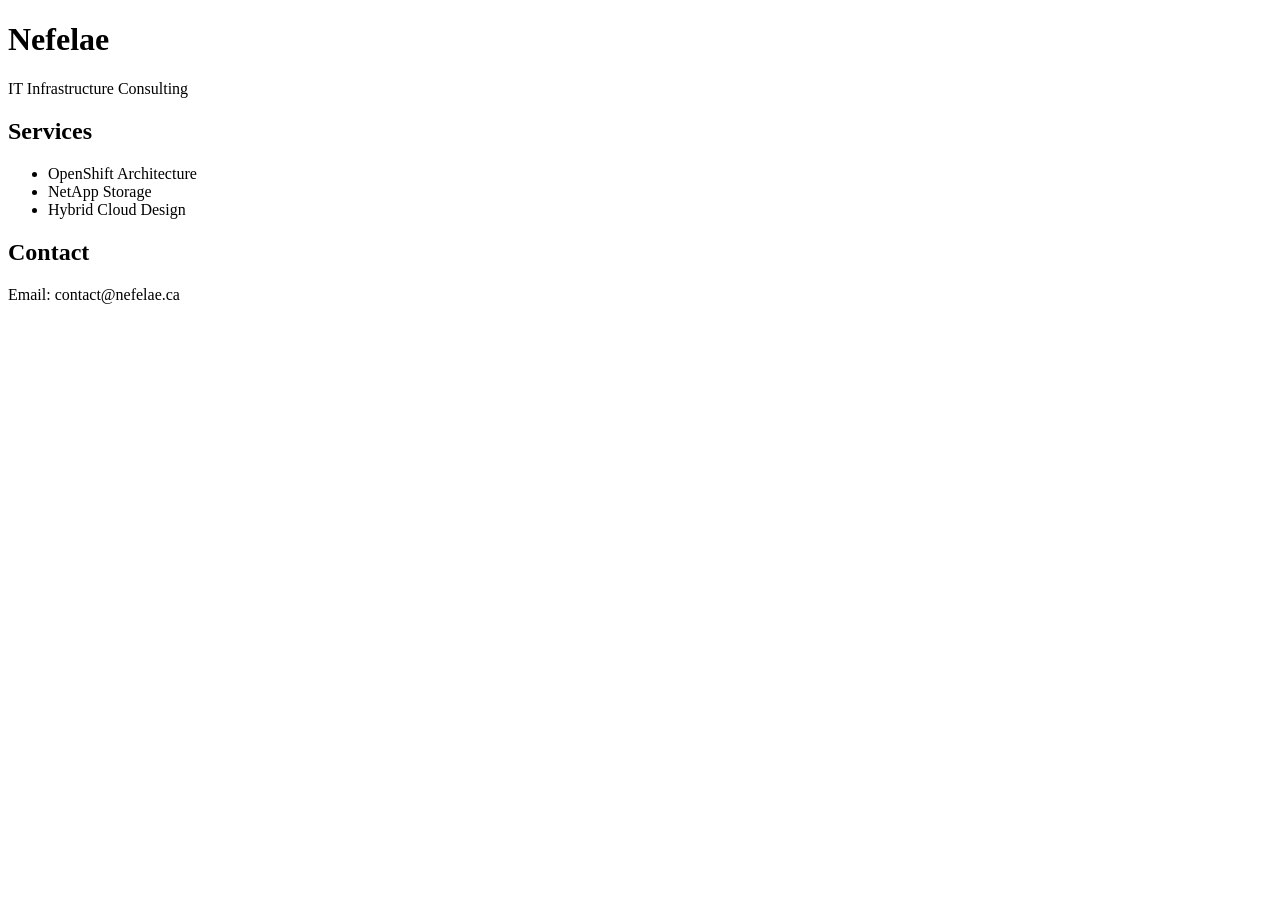
==== index.html @ f23a7eaf "Create index.html" ====
<!DOCTYPE html>
<html>
<head>
  <title>Nefelae - IT Consulting</title>
  <meta charset="UTF-8">
</head>
<body>
  <h1>Nefelae</h1>
  <p>IT Infrastructure Consulting</p>

  <h2>Services</h2>
  <ul>
    <li>OpenShift Architecture</li>
    <li>NetApp Storage</li>
    <li>Hybrid Cloud Design</li>
  </ul>

  <h2>Contact</h2>
  <p>Email: contact@nefelae.ca</p>
</body>
</html>
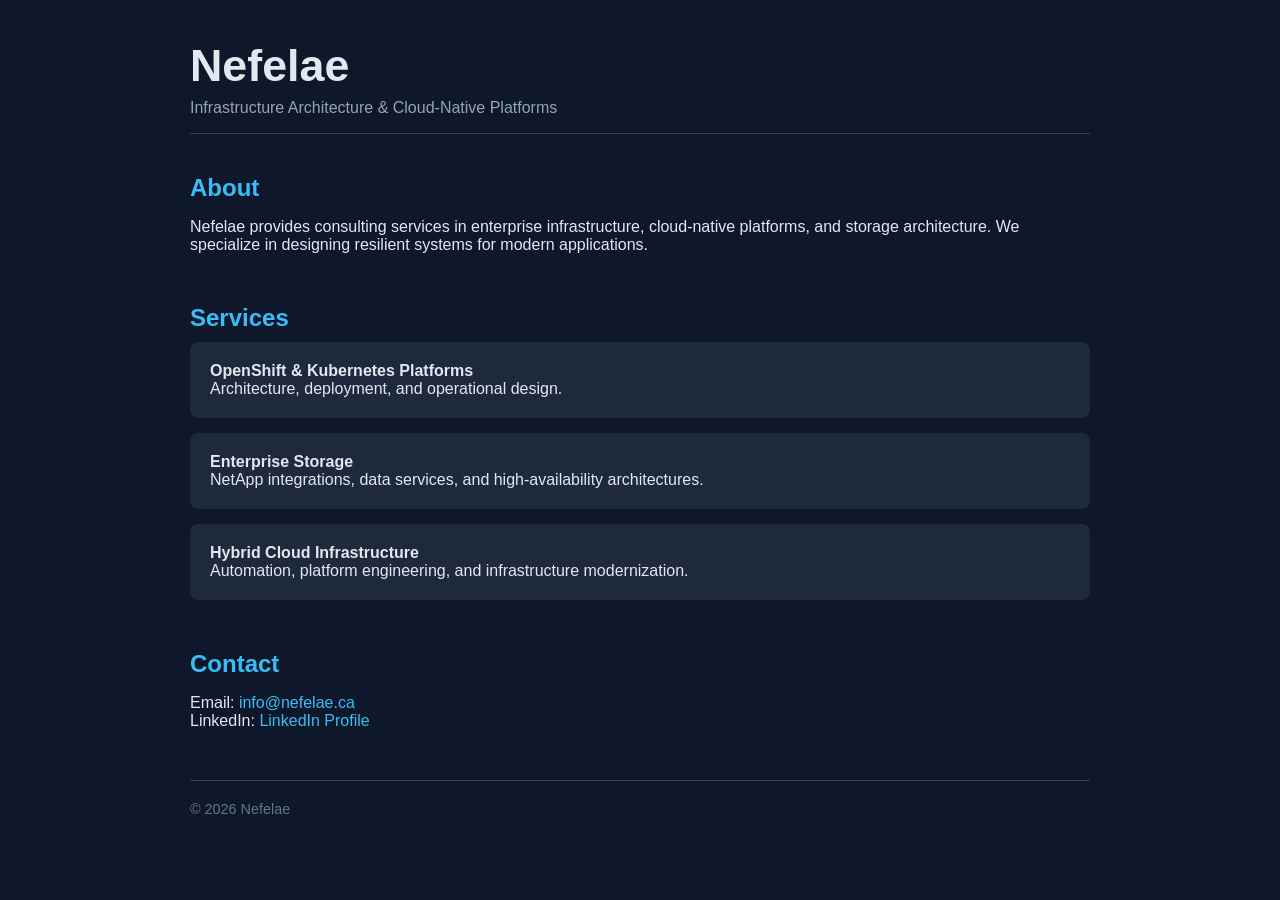
==== commit 0b123173: "Update index.html" ====
--- a/index.html
+++ b/index.html
@@ -1,21 +1,124 @@
 <!DOCTYPE html>
-<html>
+<html lang="en">
 <head>
-  <title>Nefelae - IT Consulting</title>
-  <meta charset="UTF-8">
+<meta charset="UTF-8">
+<meta name="viewport" content="width=device-width, initial-scale=1.0">
+<title>Nefelae — IT Infrastructure Consulting</title>
+
+<style>
+body {
+  font-family: -apple-system, BlinkMacSystemFont, "Segoe UI", Roboto, sans-serif;
+  margin:0;
+  background:#0f172a;
+  color:#e2e8f0;
+}
+
+.container {
+  max-width:900px;
+  margin:auto;
+  padding:40px 20px;
+}
+
+header {
+  border-bottom:1px solid #334155;
+  margin-bottom:40px;
+}
+
+h1 {
+  font-size:2.8rem;
+  margin:0;
+}
+
+.tagline {
+  color:#94a3b8;
+  margin-top:8px;
+}
+
+section {
+  margin-bottom:50px;
+}
+
+h2 {
+  color:#38bdf8;
+  margin-bottom:10px;
+}
+
+.card {
+  background:#1e293b;
+  padding:20px;
+  border-radius:8px;
+  margin-bottom:15px;
+}
+
+a {
+  color:#38bdf8;
+  text-decoration:none;
+}
+
+a:hover {
+  text-decoration:underline;
+}
+
+footer {
+  border-top:1px solid #334155;
+  padding-top:20px;
+  color:#64748b;
+  font-size:0.9rem;
+}
+</style>
 </head>
+
 <body>
-  <h1>Nefelae</h1>
-  <p>IT Infrastructure Consulting</p>
 
-  <h2>Services</h2>
-  <ul>
-    <li>OpenShift Architecture</li>
-    <li>NetApp Storage</li>
-    <li>Hybrid Cloud Design</li>
-  </ul>
+<div class="container">
 
-  <h2>Contact</h2>
-  <p>Email: contact@nefelae.ca</p>
+<header>
+<h1>Nefelae</h1>
+<p class="tagline">Infrastructure Architecture & Cloud-Native Platforms</p>
+</header>
+
+<section>
+<h2>About</h2>
+<p>
+Nefelae provides consulting services in enterprise infrastructure,
+cloud-native platforms, and storage architecture.
+We specialize in designing resilient systems for modern applications.
+</p>
+</section>
+
+<section>
+<h2>Services</h2>
+
+<div class="card">
+<strong>OpenShift & Kubernetes Platforms</strong><br>
+Architecture, deployment, and operational design.
+</div>
+
+<div class="card">
+<strong>Enterprise Storage</strong><br>
+NetApp integrations, data services, and high-availability architectures.
+</div>
+
+<div class="card">
+<strong>Hybrid Cloud Infrastructure</strong><br>
+Automation, platform engineering, and infrastructure modernization.
+</div>
+
+</section>
+
+<section>
+<h2>Contact</h2>
+<p>
+Email: <a href="mailto:info@nefelae.ca">info@nefelae.ca</a><br>
+LinkedIn: <a href="#">LinkedIn Profile</a>
+</p>
+</section>
+
+<footer>
+© 2026 Nefelae
+</footer>
+
+</div>
+
 </body>
 </html>
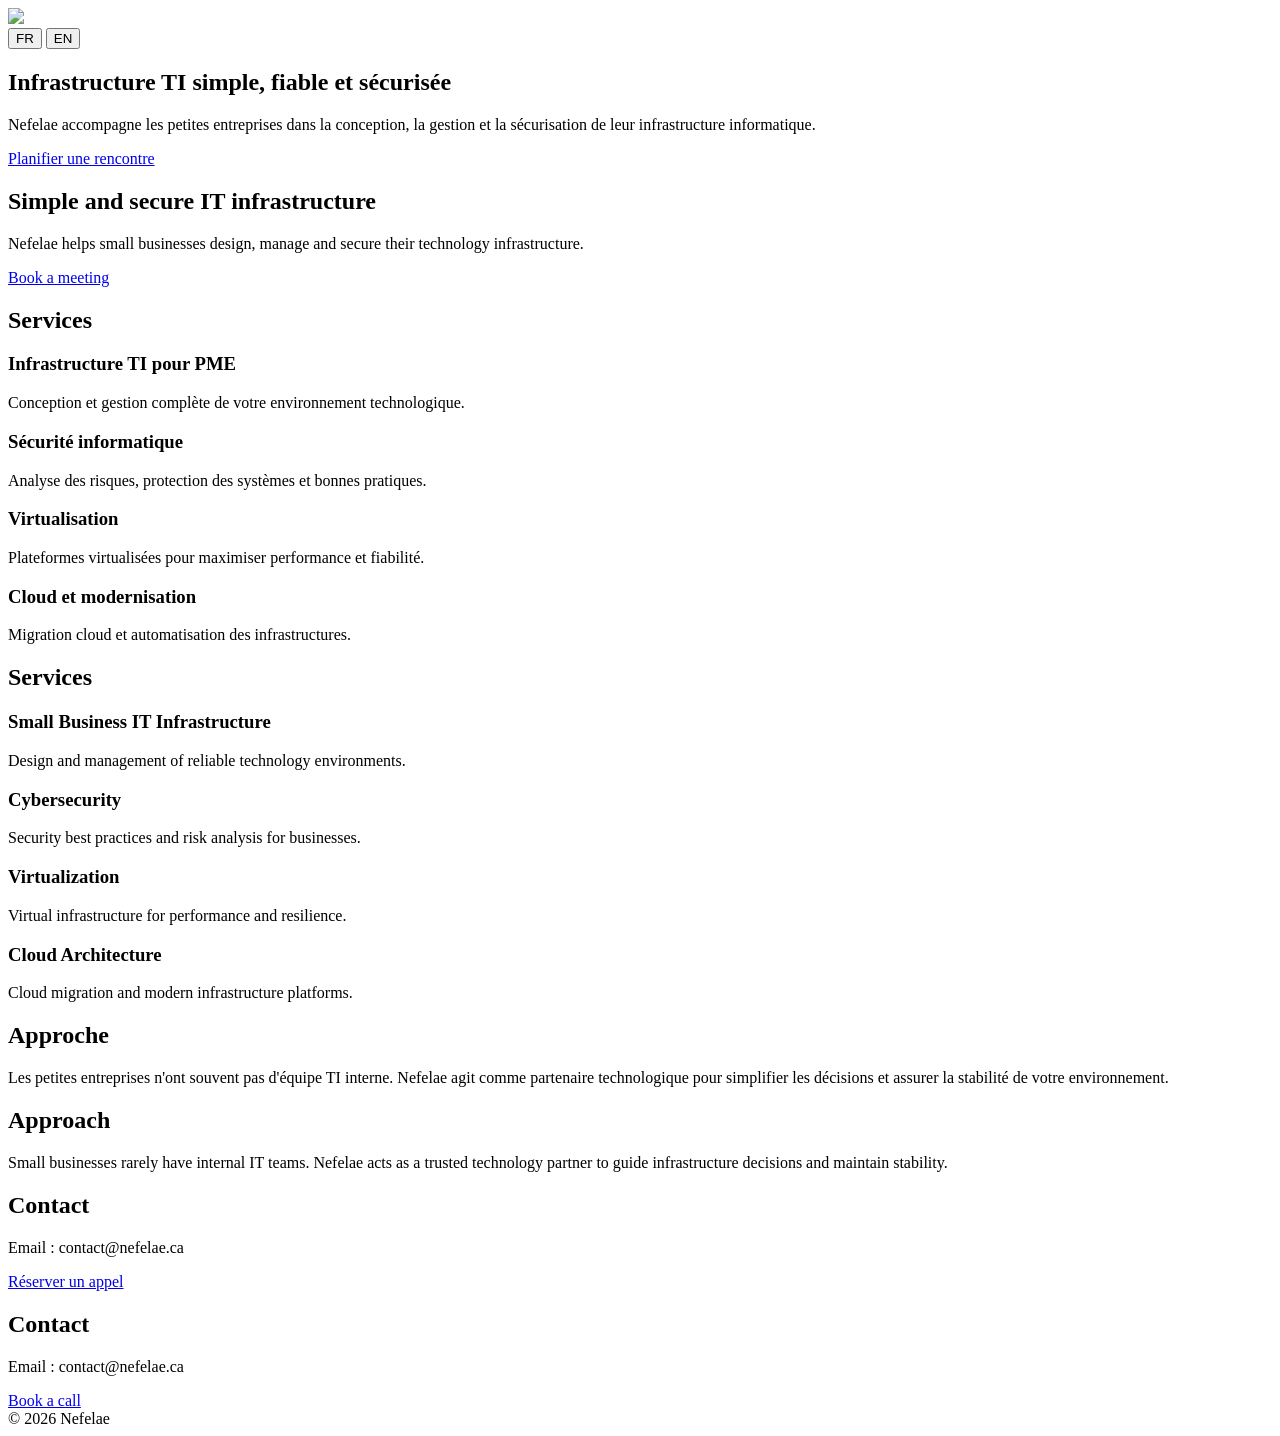
==== commit 20bcd78d: "Update index.html" ====
--- a/index.html
+++ b/index.html
@@ -1,124 +1,217 @@
 <!DOCTYPE html>
-<html lang="en">
+<html lang="fr">
 <head>
 <meta charset="UTF-8">
 <meta name="viewport" content="width=device-width, initial-scale=1.0">
-<title>Nefelae — IT Infrastructure Consulting</title>
-
-<style>
-body {
-  font-family: -apple-system, BlinkMacSystemFont, "Segoe UI", Roboto, sans-serif;
-  margin:0;
-  background:#0f172a;
-  color:#e2e8f0;
-}
-
-.container {
-  max-width:900px;
-  margin:auto;
-  padding:40px 20px;
-}
-
-header {
-  border-bottom:1px solid #334155;
-  margin-bottom:40px;
-}
-
-h1 {
-  font-size:2.8rem;
-  margin:0;
-}
-
-.tagline {
-  color:#94a3b8;
-  margin-top:8px;
-}
-
-section {
-  margin-bottom:50px;
-}
-
-h2 {
-  color:#38bdf8;
-  margin-bottom:10px;
-}
-
-.card {
-  background:#1e293b;
-  padding:20px;
-  border-radius:8px;
-  margin-bottom:15px;
-}
-
-a {
-  color:#38bdf8;
-  text-decoration:none;
-}
-
-a:hover {
-  text-decoration:underline;
-}
-
-footer {
-  border-top:1px solid #334155;
-  padding-top:20px;
-  color:#64748b;
-  font-size:0.9rem;
-}
-</style>
+<title>Nefelae – Infrastructure TI pour PME</title>
+<link rel="stylesheet" href="styles.css">
 </head>
 
 <body>
 
-<div class="container">
-
-<header>
-<h1>Nefelae</h1>
-<p class="tagline">Infrastructure Architecture & Cloud-Native Platforms</p>
+<header class="nav">
+<div class="nav-inner">
+<img src="logo.png" class="logo">
+<div class="lang">
+<button onclick="setLang('fr')">FR</button>
+<button onclick="setLang('en')">EN</button>
+</div>
+</div>
 </header>
 
-<section>
-<h2>About</h2>
-<p>
-Nefelae provides consulting services in enterprise infrastructure,
-cloud-native platforms, and storage architecture.
-We specialize in designing resilient systems for modern applications.
-</p>
-</section>
-
-<section>
+
+<section class="hero">
+
+<div class="hero-content lang-fr">
+
+<h1>Infrastructure TI simple, fiable et sécurisée</h1>
+
+<p>
+Nefelae accompagne les petites entreprises dans la conception,
+la gestion et la sécurisation de leur infrastructure informatique.
+</p>
+
+<a class="cta" href="https://calendly.com/YOUR-LINK">
+Planifier une rencontre
+</a>
+
+</div>
+
+
+<div class="hero-content lang-en hidden">
+
+<h1>Simple and secure IT infrastructure</h1>
+
+<p>
+Nefelae helps small businesses design, manage and secure
+their technology infrastructure.
+</p>
+
+<a class="cta" href="https://calendly.com/YOUR-LINK">
+Book a meeting
+</a>
+
+</div>
+
+</section>
+
+
+<section class="section">
+
+<div class="lang-fr">
+
 <h2>Services</h2>
 
-<div class="card">
-<strong>OpenShift & Kubernetes Platforms</strong><br>
-Architecture, deployment, and operational design.
-</div>
-
-<div class="card">
-<strong>Enterprise Storage</strong><br>
-NetApp integrations, data services, and high-availability architectures.
-</div>
-
-<div class="card">
-<strong>Hybrid Cloud Infrastructure</strong><br>
-Automation, platform engineering, and infrastructure modernization.
-</div>
-
-</section>
-
-<section>
+<div class="grid">
+
+<div class="card">
+<h3>Infrastructure TI pour PME</h3>
+<p>
+Conception et gestion complète de votre environnement technologique.
+</p>
+</div>
+
+<div class="card">
+<h3>Sécurité informatique</h3>
+<p>
+Analyse des risques, protection des systèmes et bonnes pratiques.
+</p>
+</div>
+
+<div class="card">
+<h3>Virtualisation</h3>
+<p>
+Plateformes virtualisées pour maximiser performance et fiabilité.
+</p>
+</div>
+
+<div class="card">
+<h3>Cloud et modernisation</h3>
+<p>
+Migration cloud et automatisation des infrastructures.
+</p>
+</div>
+
+</div>
+
+</div>
+
+
+<div class="lang-en hidden">
+
+<h2>Services</h2>
+
+<div class="grid">
+
+<div class="card">
+<h3>Small Business IT Infrastructure</h3>
+<p>
+Design and management of reliable technology environments.
+</p>
+</div>
+
+<div class="card">
+<h3>Cybersecurity</h3>
+<p>
+Security best practices and risk analysis for businesses.
+</p>
+</div>
+
+<div class="card">
+<h3>Virtualization</h3>
+<p>
+Virtual infrastructure for performance and resilience.
+</p>
+</div>
+
+<div class="card">
+<h3>Cloud Architecture</h3>
+<p>
+Cloud migration and modern infrastructure platforms.
+</p>
+</div>
+
+</div>
+
+</div>
+
+</section>
+
+
+<section class="section">
+
+<div class="lang-fr">
+
+<h2>Approche</h2>
+
+<p>
+Les petites entreprises n'ont souvent pas d'équipe TI interne.
+Nefelae agit comme partenaire technologique pour simplifier les
+décisions et assurer la stabilité de votre environnement.
+</p>
+
+</div>
+
+<div class="lang-en hidden">
+
+<h2>Approach</h2>
+
+<p>
+Small businesses rarely have internal IT teams.
+Nefelae acts as a trusted technology partner to guide
+infrastructure decisions and maintain stability.
+</p>
+
+</div>
+
+</section>
+
+
+<section class="section contact">
+
+<div class="lang-fr">
+
 <h2>Contact</h2>
-<p>
-Email: <a href="mailto:info@nefelae.ca">info@nefelae.ca</a><br>
-LinkedIn: <a href="#">LinkedIn Profile</a>
-</p>
-</section>
+
+<p>Email : contact@nefelae.ca</p>
+
+<a class="cta" href="https://calendly.com/YOUR-LINK">
+Réserver un appel
+</a>
+
+</div>
+
+
+<div class="lang-en hidden">
+
+<h2>Contact</h2>
+
+<p>Email : contact@nefelae.ca</p>
+
+<a class="cta" href="https://calendly.com/YOUR-LINK">
+Book a call
+</a>
+
+</div>
+
+</section>
+
 
 <footer>
 © 2026 Nefelae
 </footer>
 
-</div>
+
+<script>
+
+function setLang(lang){
+
+document.querySelectorAll(".lang-fr").forEach(el=>el.classList.toggle("hidden",lang==="en"));
+document.querySelectorAll(".lang-en").forEach(el=>el.classList.toggle("hidden",lang==="fr"));
+
+}
+
+</script>
 
 </body>
 </html>
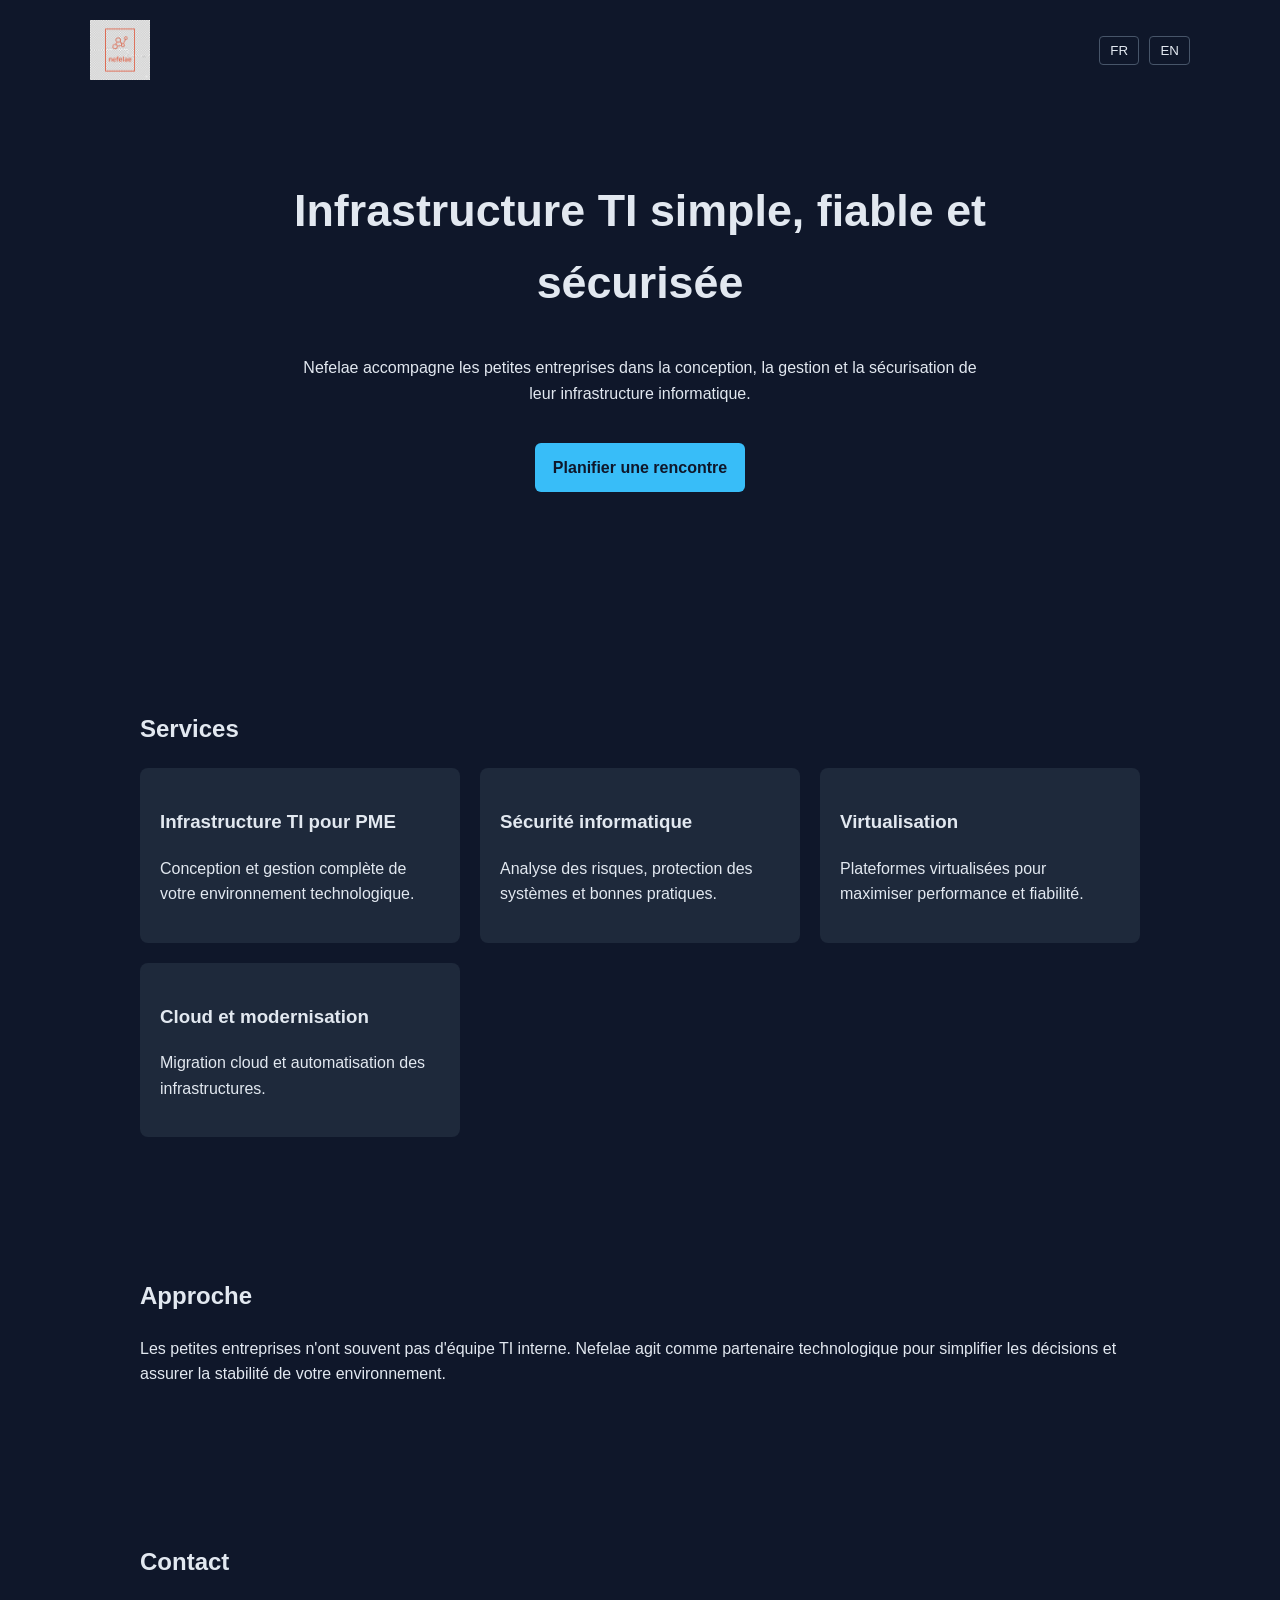
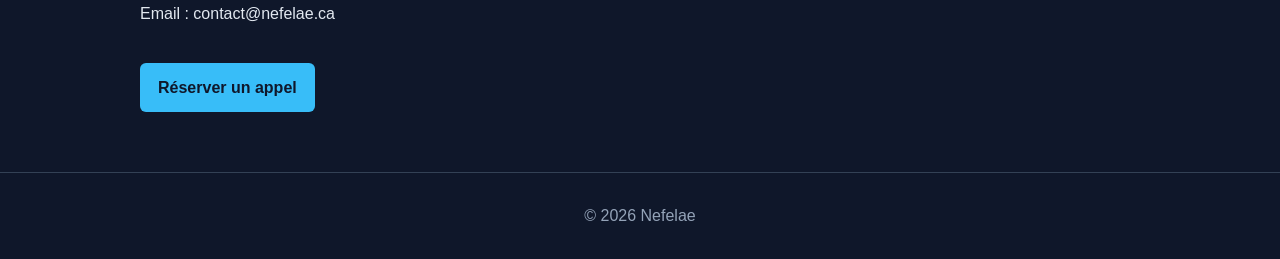
==== commit 67b32ebe: "Update index.html" ====
--- a/index.html
+++ b/index.html
@@ -186,7 +186,7 @@
 
 <h2>Contact</h2>
 
-<p>Email : contact@nefelae.ca</p>
+<p>Email : info@nefelae.ca</p>
 
 <a class="cta" href="https://calendly.com/YOUR-LINK">
 Book a call
--- a/styles.css
+++ b/styles.css
@@ -0,0 +1,100 @@
+body{
+font-family:-apple-system,BlinkMacSystemFont,"Segoe UI",Mada,sans-serif;
+margin:0;
+background:#0f172a;
+color:#e2e8f0;
+line-height:1.6;
+}
+
+.nav{
+position:absolute;
+width:100%;
+}
+
+.nav-inner{
+max-width:1100px;
+margin:auto;
+display:flex;
+justify-content:space-between;
+align-items:center;
+padding:20px;
+}
+
+.logo{
+height:60px;
+}
+
+.lang button{
+background:none;
+border:1px solid #475569;
+color:#e2e8f0;
+padding:6px 10px;
+margin-left:6px;
+cursor:pointer;
+border-radius:4px;
+}
+
+.hero{
+height:70vh;
+display:flex;
+align-items:center;
+justify-content:center;
+text-align:center;
+
+background:
+linear-gradient(rgba(15,23,42,.85),rgba(15,23,42,.95)),
+url("https://images.unsplash.com/photo-1644088379091-d574269d422f");
+
+background-size:cover;
+background-position:center;
+}
+
+.hero-content{
+max-width:700px;
+padding:20px;
+}
+
+.hero h1{
+font-size:2.8rem;
+}
+
+.cta{
+display:inline-block;
+margin-top:20px;
+background:#38bdf8;
+color:#0f172a;
+padding:12px 18px;
+border-radius:6px;
+text-decoration:none;
+font-weight:600;
+}
+
+.section{
+max-width:1000px;
+margin:auto;
+padding:60px 20px;
+}
+
+.grid{
+display:grid;
+grid-template-columns:repeat(auto-fit,minmax(240px,1fr));
+gap:20px;
+margin-top:20px;
+}
+
+.card{
+background:#1e293b;
+padding:20px;
+border-radius:8px;
+}
+
+footer{
+text-align:center;
+padding:30px;
+color:#94a3b8;
+border-top:1px solid #334155;
+}
+
+.hidden{
+display:none;
+}
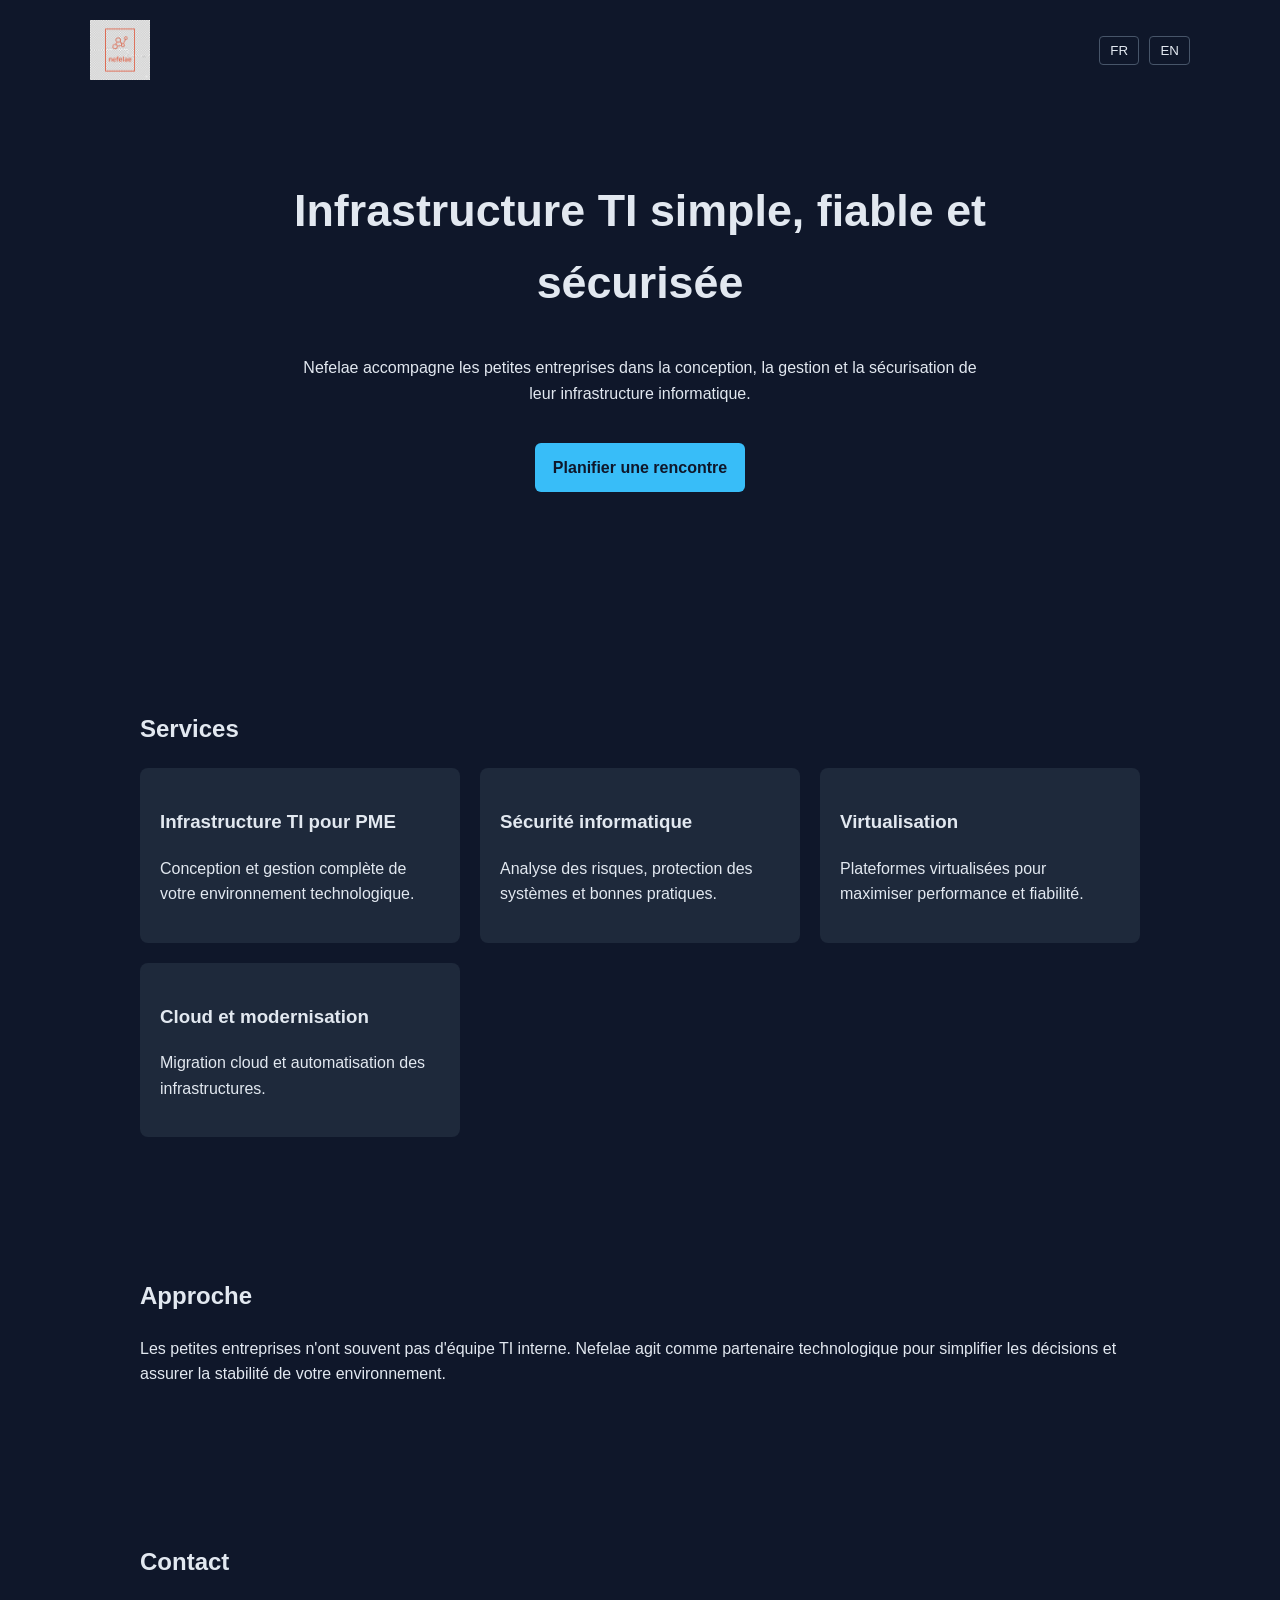
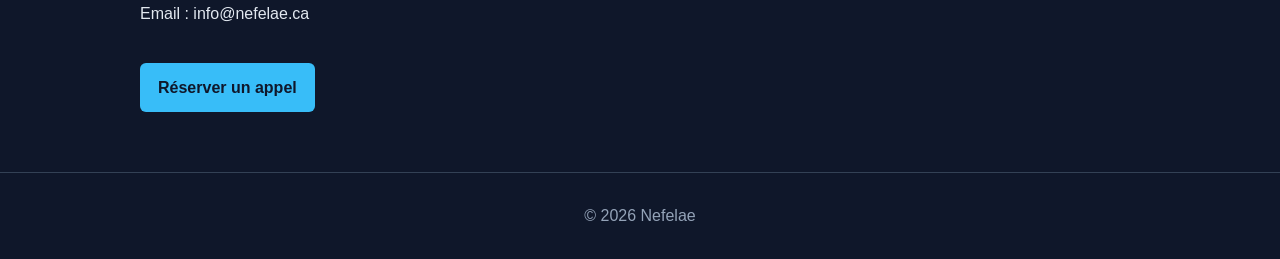
==== commit 3927002f: "Update index.html" ====
--- a/index.html
+++ b/index.html
@@ -173,7 +173,7 @@
 
 <h2>Contact</h2>
 
-<p>Email : contact@nefelae.ca</p>
+<p>Email : info@nefelae.ca</p>
 
 <a class="cta" href="https://calendly.com/YOUR-LINK">
 Réserver un appel
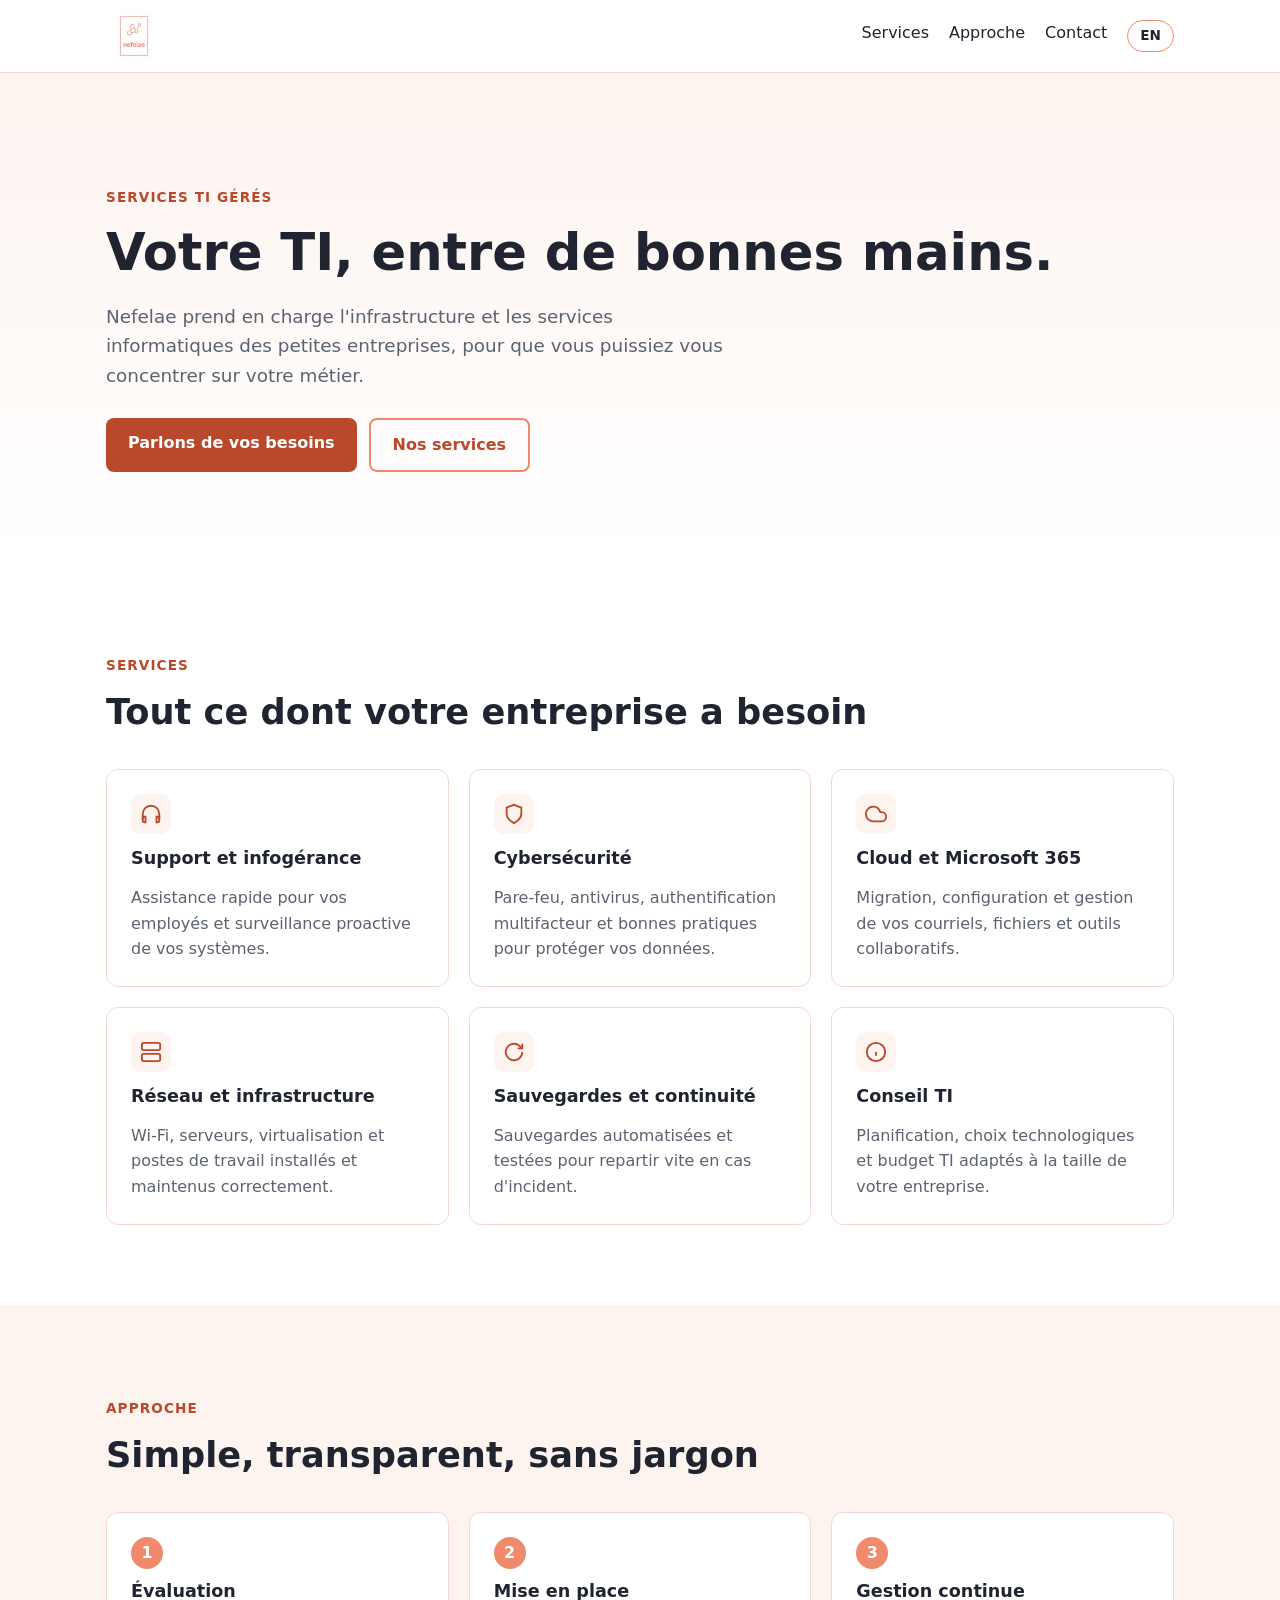
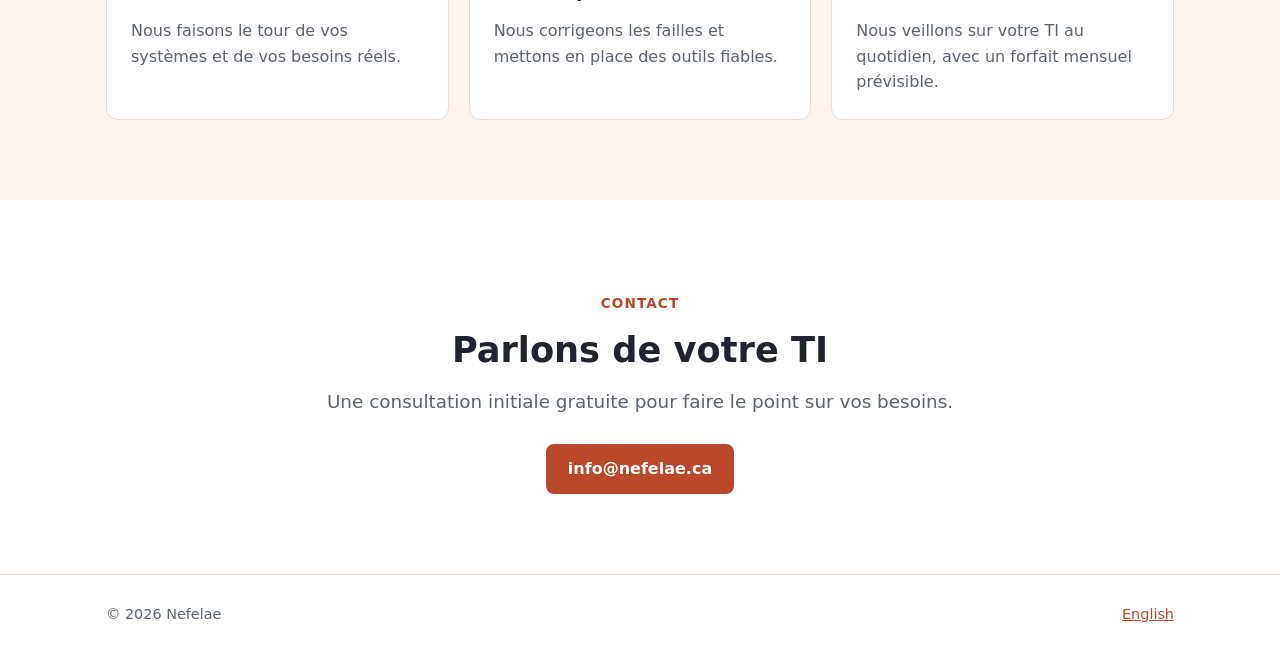
==== commit 67ac7bbb: "Redesign site: separate FR/EN pages, services, approach, contact French at the root, English at /en/" ====
--- a/index.html
+++ b/index.html
@@ -1,217 +1,117 @@
-<!DOCTYPE html>
+<!doctype html>
 <html lang="fr">
 <head>
-<meta charset="UTF-8">
-<meta name="viewport" content="width=device-width, initial-scale=1.0">
-<title>Nefelae – Infrastructure TI pour PME</title>
-<link rel="stylesheet" href="styles.css">
+  <meta charset="utf-8">
+  <meta name="viewport" content="width=device-width, initial-scale=1">
+  <title>Nefelae — Services TI pour petites entreprises</title>
+  <meta name="description" content="Nefelae prend en charge l'infrastructure et les services TI des petites entreprises : support, réseau, sécurité, cloud et sauvegardes.">
+  <link rel="alternate" hreflang="fr" href="./">
+  <link rel="alternate" hreflang="en" href="en/">
+  <link rel="icon" href="nefelae_logo.jpeg">
+  <link rel="stylesheet" href="styles.css">
 </head>
+<body>
+  <header>
+    <div class="wrap">
+      <a class="brand" href="./"><img src="nefelae_logo.jpeg" alt="Nefelae"></a>
+      <nav>
+        <a href="#services">Services</a>
+        <a href="#approche">Approche</a>
+        <a href="#contact">Contact</a>
+        <a class="lang" href="en/" hreflang="en" lang="en">EN</a>
+      </nav>
+    </div>
+  </header>
 
-<body>
+  <main>
+    <section class="hero">
+      <div class="wrap">
+        <p class="eyebrow">Services TI gérés</p>
+        <h1>Votre TI, entre de bonnes mains.</h1>
+        <p class="lead">Nefelae prend en charge l'infrastructure et les services informatiques des petites entreprises, pour que vous puissiez vous concentrer sur votre métier.</p>
+        <div class="actions">
+          <a class="btn" href="#contact">Parlons de vos besoins</a>
+          <a class="btn ghost" href="#services">Nos services</a>
+        </div>
+      </div>
+    </section>
 
-<header class="nav">
-<div class="nav-inner">
-<img src="logo.png" class="logo">
-<div class="lang">
-<button onclick="setLang('fr')">FR</button>
-<button onclick="setLang('en')">EN</button>
-</div>
-</div>
-</header>
+    <section id="services">
+      <div class="wrap">
+        <p class="eyebrow">Services</p>
+        <h2>Tout ce dont votre entreprise a besoin</h2>
+        <div class="grid">
+          <div class="card">
+            <div class="icon"><svg viewBox="0 0 24 24" fill="none" stroke="currentColor" stroke-width="2" aria-hidden="true"><path d="M3 18v-6a9 9 0 0 1 18 0v6"/><path d="M21 19a2 2 0 0 1-2 2h-1v-6h3zM3 19a2 2 0 0 0 2 2h1v-6H3z"/></svg></div>
+            <h3>Support et infogérance</h3>
+            <p>Assistance rapide pour vos employés et surveillance proactive de vos systèmes.</p>
+          </div>
+          <div class="card">
+            <div class="icon"><svg viewBox="0 0 24 24" fill="none" stroke="currentColor" stroke-width="2" aria-hidden="true"><path d="M12 22s8-4 8-10V5l-8-3-8 3v7c0 6 8 10 8 10z"/></svg></div>
+            <h3>Cybersécurité</h3>
+            <p>Pare-feu, antivirus, authentification multifacteur et bonnes pratiques pour protéger vos données.</p>
+          </div>
+          <div class="card">
+            <div class="icon"><svg viewBox="0 0 24 24" fill="none" stroke="currentColor" stroke-width="2" aria-hidden="true"><path d="M18 10h-1.26A8 8 0 1 0 9 20h9a5 5 0 0 0 0-10z"/></svg></div>
+            <h3>Cloud et Microsoft 365</h3>
+            <p>Migration, configuration et gestion de vos courriels, fichiers et outils collaboratifs.</p>
+          </div>
+          <div class="card">
+            <div class="icon"><svg viewBox="0 0 24 24" fill="none" stroke="currentColor" stroke-width="2" aria-hidden="true"><rect x="2" y="2" width="20" height="8" rx="2"/><rect x="2" y="14" width="20" height="8" rx="2"/><path d="M6 6h.01M6 18h.01"/></svg></div>
+            <h3>Réseau et infrastructure</h3>
+            <p>Wi-Fi, serveurs, virtualisation et postes de travail installés et maintenus correctement.</p>
+          </div>
+          <div class="card">
+            <div class="icon"><svg viewBox="0 0 24 24" fill="none" stroke="currentColor" stroke-width="2" aria-hidden="true"><path d="M21 12a9 9 0 1 1-3-6.7L21 8"/><path d="M21 3v5h-5"/></svg></div>
+            <h3>Sauvegardes et continuité</h3>
+            <p>Sauvegardes automatisées et testées pour repartir vite en cas d'incident.</p>
+          </div>
+          <div class="card">
+            <div class="icon"><svg viewBox="0 0 24 24" fill="none" stroke="currentColor" stroke-width="2" aria-hidden="true"><circle cx="12" cy="12" r="10"/><path d="M12 16v-4M12 8h.01"/></svg></div>
+            <h3>Conseil TI</h3>
+            <p>Planification, choix technologiques et budget TI adaptés à la taille de votre entreprise.</p>
+          </div>
+        </div>
+      </div>
+    </section>
 
+    <section id="approche" class="soft">
+      <div class="wrap">
+        <p class="eyebrow">Approche</p>
+        <h2>Simple, transparent, sans jargon</h2>
+        <div class="grid steps">
+          <div class="card">
+            <h3>Évaluation</h3>
+            <p>Nous faisons le tour de vos systèmes et de vos besoins réels.</p>
+          </div>
+          <div class="card">
+            <h3>Mise en place</h3>
+            <p>Nous corrigeons les failles et mettons en place des outils fiables.</p>
+          </div>
+          <div class="card">
+            <h3>Gestion continue</h3>
+            <p>Nous veillons sur votre TI au quotidien, avec un forfait mensuel prévisible.</p>
+          </div>
+        </div>
+      </div>
+    </section>
 
-<section class="hero">
+    <!-- Future: booking calendar and chatbot go here -->
+    <section id="contact" class="contact">
+      <div class="wrap">
+        <p class="eyebrow">Contact</p>
+        <h2>Parlons de votre TI</h2>
+        <p class="lead">Une consultation initiale gratuite pour faire le point sur vos besoins.</p>
+        <a class="btn" href="mailto:info@nefelae.ca">info@nefelae.ca</a>
+      </div>
+    </section>
+  </main>
 
-<div class="hero-content lang-fr">
-
-<h1>Infrastructure TI simple, fiable et sécurisée</h1>
-
-<p>
-Nefelae accompagne les petites entreprises dans la conception,
-la gestion et la sécurisation de leur infrastructure informatique.
-</p>
-
-<a class="cta" href="https://calendly.com/YOUR-LINK">
-Planifier une rencontre
-</a>
-
-</div>
-
-
-<div class="hero-content lang-en hidden">
-
-<h1>Simple and secure IT infrastructure</h1>
-
-<p>
-Nefelae helps small businesses design, manage and secure
-their technology infrastructure.
-</p>
-
-<a class="cta" href="https://calendly.com/YOUR-LINK">
-Book a meeting
-</a>
-
-</div>
-
-</section>
-
-
-<section class="section">
-
-<div class="lang-fr">
-
-<h2>Services</h2>
-
-<div class="grid">
-
-<div class="card">
-<h3>Infrastructure TI pour PME</h3>
-<p>
-Conception et gestion complète de votre environnement technologique.
-</p>
-</div>
-
-<div class="card">
-<h3>Sécurité informatique</h3>
-<p>
-Analyse des risques, protection des systèmes et bonnes pratiques.
-</p>
-</div>
-
-<div class="card">
-<h3>Virtualisation</h3>
-<p>
-Plateformes virtualisées pour maximiser performance et fiabilité.
-</p>
-</div>
-
-<div class="card">
-<h3>Cloud et modernisation</h3>
-<p>
-Migration cloud et automatisation des infrastructures.
-</p>
-</div>
-
-</div>
-
-</div>
-
-
-<div class="lang-en hidden">
-
-<h2>Services</h2>
-
-<div class="grid">
-
-<div class="card">
-<h3>Small Business IT Infrastructure</h3>
-<p>
-Design and management of reliable technology environments.
-</p>
-</div>
-
-<div class="card">
-<h3>Cybersecurity</h3>
-<p>
-Security best practices and risk analysis for businesses.
-</p>
-</div>
-
-<div class="card">
-<h3>Virtualization</h3>
-<p>
-Virtual infrastructure for performance and resilience.
-</p>
-</div>
-
-<div class="card">
-<h3>Cloud Architecture</h3>
-<p>
-Cloud migration and modern infrastructure platforms.
-</p>
-</div>
-
-</div>
-
-</div>
-
-</section>
-
-
-<section class="section">
-
-<div class="lang-fr">
-
-<h2>Approche</h2>
-
-<p>
-Les petites entreprises n'ont souvent pas d'équipe TI interne.
-Nefelae agit comme partenaire technologique pour simplifier les
-décisions et assurer la stabilité de votre environnement.
-</p>
-
-</div>
-
-<div class="lang-en hidden">
-
-<h2>Approach</h2>
-
-<p>
-Small businesses rarely have internal IT teams.
-Nefelae acts as a trusted technology partner to guide
-infrastructure decisions and maintain stability.
-</p>
-
-</div>
-
-</section>
-
-
-<section class="section contact">
-
-<div class="lang-fr">
-
-<h2>Contact</h2>
-
-<p>Email : info@nefelae.ca</p>
-
-<a class="cta" href="https://calendly.com/YOUR-LINK">
-Réserver un appel
-</a>
-
-</div>
-
-
-<div class="lang-en hidden">
-
-<h2>Contact</h2>
-
-<p>Email : info@nefelae.ca</p>
-
-<a class="cta" href="https://calendly.com/YOUR-LINK">
-Book a call
-</a>
-
-</div>
-
-</section>
-
-
-<footer>
-© 2026 Nefelae
-</footer>
-
-
-<script>
-
-function setLang(lang){
-
-document.querySelectorAll(".lang-fr").forEach(el=>el.classList.toggle("hidden",lang==="en"));
-document.querySelectorAll(".lang-en").forEach(el=>el.classList.toggle("hidden",lang==="fr"));
-
-}
-
-</script>
-
+  <footer>
+    <div class="wrap">
+      <span>© 2026 Nefelae</span>
+      <a href="en/" hreflang="en" lang="en">English</a>
+    </div>
+  </footer>
 </body>
 </html>
--- a/styles.css
+++ b/styles.css
@@ -1,100 +1,92 @@
-body{
-font-family:-apple-system,BlinkMacSystemFont,"Segoe UI",Mada,sans-serif;
-margin:0;
-background:#0f172a;
-color:#e2e8f0;
-line-height:1.6;
+:root {
+  --coral: #ef8a6c;       /* logo color */
+  --coral-dark: #b9492a;  /* AA contrast on white for text/buttons */
+  --ink: #1f2430;
+  --muted: #5b6270;
+  --bg: #ffffff;
+  --bg-soft: #fdf3ef;
+  --line: #f1d9d0;
+  --max: 1100px;
 }
 
-.nav{
-position:absolute;
-width:100%;
+* { box-sizing: border-box; }
+html { scroll-behavior: smooth; }
+body {
+  margin: 0;
+  font-family: "Inter", system-ui, -apple-system, "Segoe UI", sans-serif;
+  color: var(--ink);
+  background: var(--bg);
+  line-height: 1.6;
+}
+img { max-width: 100%; display: block; }
+a { color: var(--coral-dark); }
+.wrap { max-width: var(--max); margin: 0 auto; padding: 0 16px; }
+
+/* Header */
+header {
+  position: sticky; top: 0; z-index: 10;
+  background: rgba(255,255,255,.95);
+  border-bottom: 1px solid var(--line);
+}
+header .wrap { display: flex; align-items: center; gap: 24px; height: 72px; }
+.brand { display: flex; align-items: center; }
+.brand img { height: 56px; width: auto; }
+nav { display: flex; gap: 20px; margin-left: auto; }
+nav a { color: var(--ink); text-decoration: none; font-weight: 500; }
+nav a:hover { color: var(--coral-dark); }
+.lang {
+  border: 1px solid var(--coral); border-radius: 999px;
+  padding: 4px 12px; font-size: .85rem; font-weight: 600; text-decoration: none;
 }
 
-.nav-inner{
-max-width:1100px;
-margin:auto;
-display:flex;
-justify-content:space-between;
-align-items:center;
-padding:20px;
+/* Buttons */
+.btn {
+  display: inline-block; padding: 12px 22px; border-radius: 8px;
+  background: var(--coral-dark); color: #fff; font-weight: 600; text-decoration: none;
+}
+.btn:hover { background: #9c3a1f; }
+.btn.ghost { background: transparent; color: var(--coral-dark); border: 2px solid var(--coral); }
+.btn.ghost:hover { background: var(--bg-soft); }
+
+/* Sections */
+section { padding: 80px 0; }
+section.soft { background: var(--bg-soft); }
+h1, h2, h3 { line-height: 1.2; margin: 0 0 16px; }
+h1 { font-size: clamp(2rem, 5vw, 3.2rem); }
+h2 { font-size: clamp(1.6rem, 3.5vw, 2.2rem); }
+.eyebrow { color: var(--coral-dark); font-weight: 600; text-transform: uppercase; letter-spacing: .08em; font-size: .85rem; }
+.lead { font-size: 1.15rem; color: var(--muted); max-width: 640px; }
+
+.hero { padding: 100px 0 90px; background: linear-gradient(180deg, var(--bg-soft), var(--bg)); }
+.hero .actions { display: flex; flex-wrap: wrap; gap: 12px; margin-top: 28px; }
+
+.grid { display: grid; gap: 20px; grid-template-columns: repeat(auto-fit, minmax(260px, 1fr)); margin-top: 36px; }
+.card {
+  background: #fff; border: 1px solid var(--line); border-radius: 12px; padding: 24px;
+}
+.card h3 { font-size: 1.1rem; }
+.card p { margin: 0; color: var(--muted); }
+.icon {
+  width: 40px; height: 40px; border-radius: 10px; margin-bottom: 14px;
+  display: grid; place-items: center; background: var(--bg-soft); color: var(--coral-dark);
+}
+.icon svg { width: 22px; height: 22px; }
+
+.steps { counter-reset: step; }
+.steps .card::before {
+  counter-increment: step; content: counter(step);
+  display: inline-grid; place-items: center; width: 32px; height: 32px; margin-bottom: 12px;
+  border-radius: 50%; background: var(--coral); color: #fff; font-weight: 700;
 }
 
-.logo{
-height:60px;
+.contact { text-align: center; }
+.contact .lead { margin: 0 auto 28px; }
+
+footer { border-top: 1px solid var(--line); padding: 28px 0; color: var(--muted); font-size: .9rem; }
+footer .wrap { display: flex; flex-wrap: wrap; justify-content: space-between; gap: 12px; }
+
+@media (max-width: 720px) {
+  nav a:not(.lang) { display: none; }
+  section { padding: 56px 0; }
+  .hero { padding: 64px 0; }
 }
-
-.lang button{
-background:none;
-border:1px solid #475569;
-color:#e2e8f0;
-padding:6px 10px;
-margin-left:6px;
-cursor:pointer;
-border-radius:4px;
-}
-
-.hero{
-height:70vh;
-display:flex;
-align-items:center;
-justify-content:center;
-text-align:center;
-
-background:
-linear-gradient(rgba(15,23,42,.85),rgba(15,23,42,.95)),
-url("https://images.unsplash.com/photo-1644088379091-d574269d422f");
-
-background-size:cover;
-background-position:center;
-}
-
-.hero-content{
-max-width:700px;
-padding:20px;
-}
-
-.hero h1{
-font-size:2.8rem;
-}
-
-.cta{
-display:inline-block;
-margin-top:20px;
-background:#38bdf8;
-color:#0f172a;
-padding:12px 18px;
-border-radius:6px;
-text-decoration:none;
-font-weight:600;
-}
-
-.section{
-max-width:1000px;
-margin:auto;
-padding:60px 20px;
-}
-
-.grid{
-display:grid;
-grid-template-columns:repeat(auto-fit,minmax(240px,1fr));
-gap:20px;
-margin-top:20px;
-}
-
-.card{
-background:#1e293b;
-padding:20px;
-border-radius:8px;
-}
-
-footer{
-text-align:center;
-padding:30px;
-color:#94a3b8;
-border-top:1px solid #334155;
-}
-
-.hidden{
-display:none;
-}
